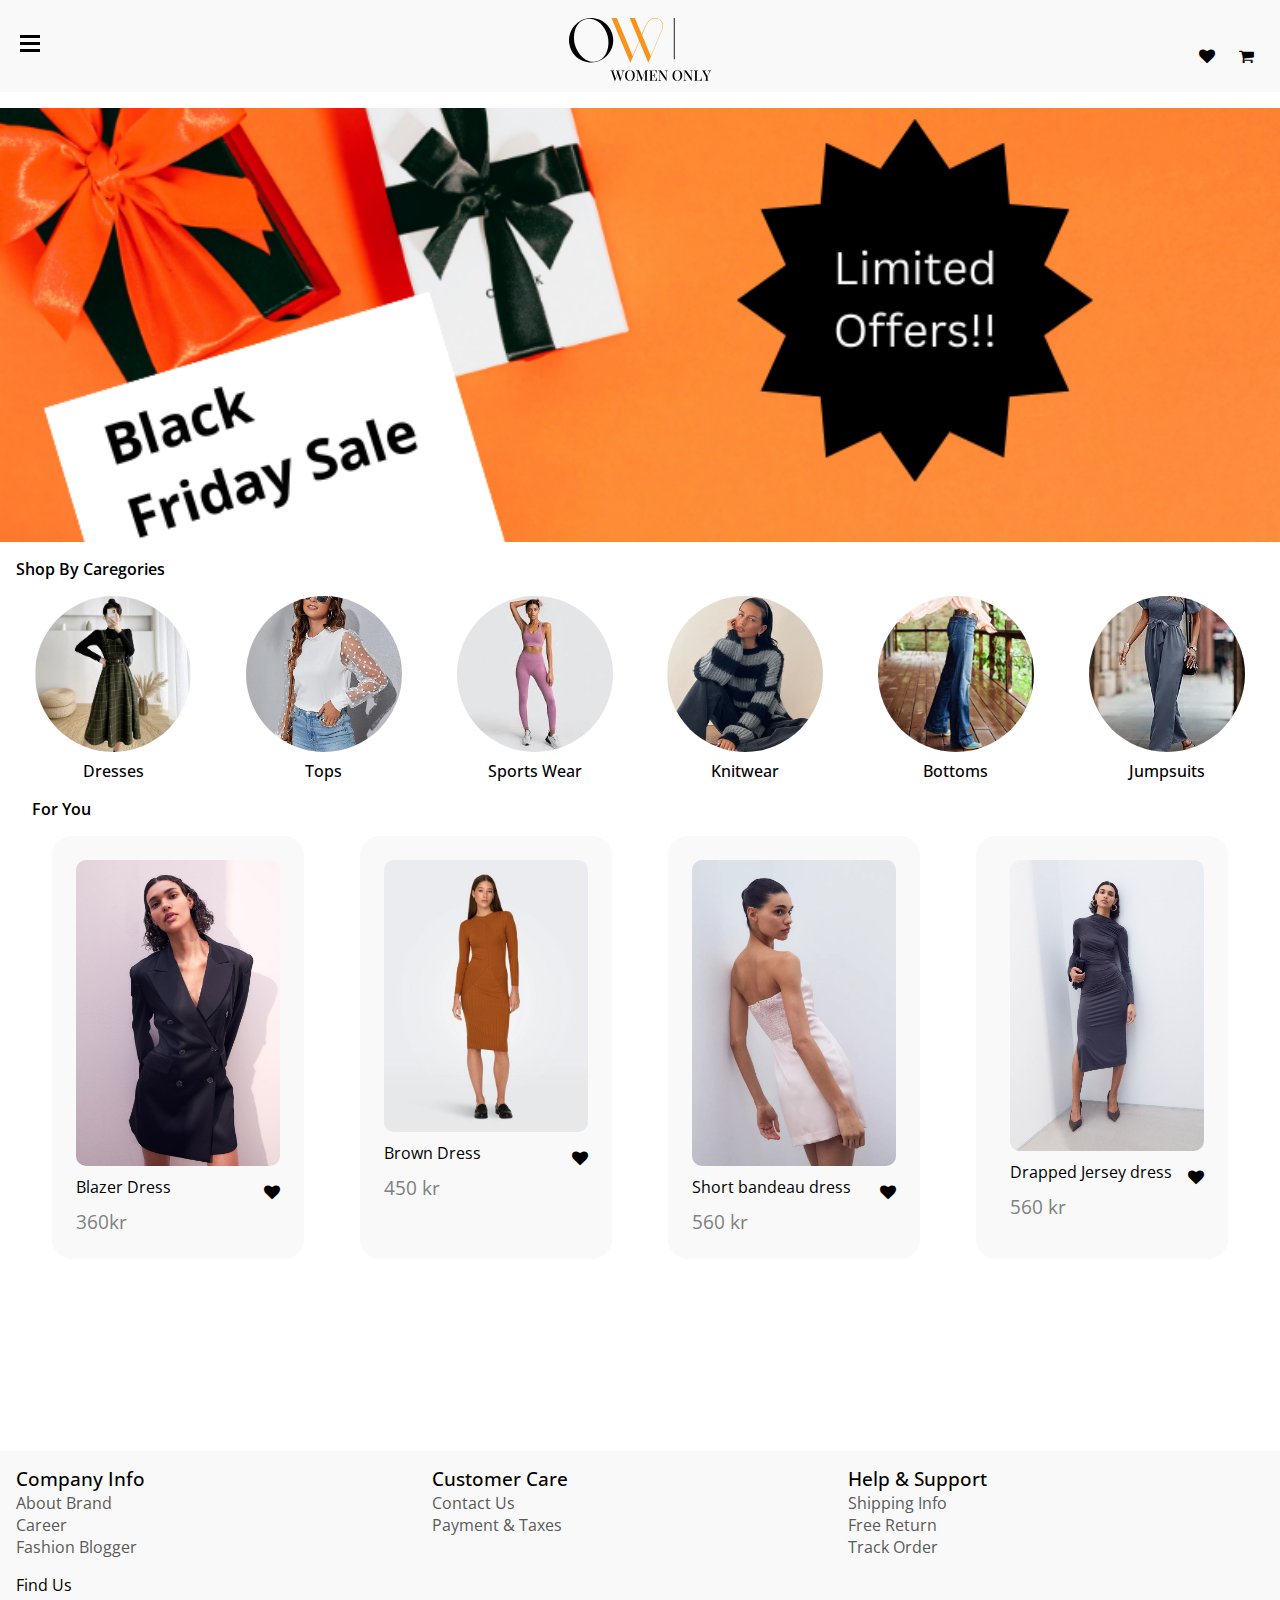
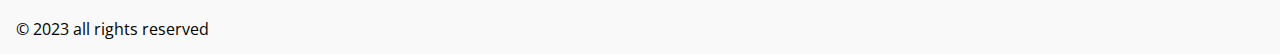
==== index.html @ 99b8dda0 "change image name" ====
<!DOCTYPE html>
<html lang="en">
  <head>
    <meta charset="UTF-8" />
    <meta name="viewport" content="width=device-width, initial-scale=1.0" />
    <link rel="stylesheet" href="css/style.css" />
    <link rel="stylesheet" href="css/menubar.css" />
    <link rel="stylesheet" href="css/productlist.css" />
    <script src="js/productpage.js" defer></script>
    <link rel="preconnect" href="https://fonts.googleapis.com" />
    <link rel="preconnect" href="https://fonts.gstatic.com" crossorigin />
    <link
      href="https://fonts.googleapis.com/css2?family=Open+Sans:wght@400;500;600;700&display=swap"
      rel="stylesheet"
    />
    <link
      rel="stylesheet"
      href="https://cdnjs.cloudflare.com/ajax/libs/font-awesome/4.7.0/css/font-awesome.min.css"
    />
    <link
      rel="stylesheet"
      href="https://cdnjs.cloudflare.com/ajax/libs/font-awesome/6.4.2/css/all.min.css"
      integrity="sha512-z3gLpd7yknf1YoNbCzqRKc4qyor8gaKU1qmn+CShxbuBusANI9QpRohGBreCFkKxLhei6S9CQXFEbbKuqLg0DA=="
      crossorigin="anonymous"
      referrerpolicy="no-referrer"
    />
    <title>Women Only</title>
  </head>
  <body>
    <header>
      <!-- <div class="background-div"></div> -->
      <section class="header-container">
        <div class="burger-bars">
          <div class="thehamburger">
            <span class="bar"></span>
            <span class="bar"></span>
            <span class="bar"></span>
          </div>
          <nav class="nav-container hidden">
            <ul class="nav-menu">
              <li class="li-name"><a href="#">Dresses</a></li>
              <li class="li-name"><a href="#">Tops</a></li>
              <li class="li-name"><a href="#">Sports wear</a></li>
              <li class="li-name"><a href="#">Knitwear</a></li>
              <li class="li-name"><a href="#">Bottoms</a></li>
              <li class="li-name"><a href="#">Jumpsuits</a></li>
            </ul>
            <ul class="icon-menu">
              <li class="nav-icon">
                <svg
                  xmlns="http://www.w3.org/2000/svg"
                  height="1em"
                  viewBox="0 0 576 512"
                >
                  <!--! Font Awesome Free 6.4.2 by @fontawesome - https://fontawesome.com License - https://fontawesome.com/license (Commercial License) Copyright 2023 Fonticons, Inc. -->
                  <path
                    d="M575.8 255.5c0 18-15 32.1-32 32.1h-32l.7 160.2c0 2.7-.2 5.4-.5 8.1V472c0 22.1-17.9 40-40 40H456c-1.1 0-2.2 0-3.3-.1c-1.4 .1-2.8 .1-4.2 .1H416 392c-22.1 0-40-17.9-40-40V448 384c0-17.7-14.3-32-32-32H256c-17.7 0-32 14.3-32 32v64 24c0 22.1-17.9 40-40 40H160 128.1c-1.5 0-3-.1-4.5-.2c-1.2 .1-2.4 .2-3.6 .2H104c-22.1 0-40-17.9-40-40V360c0-.9 0-1.9 .1-2.8V287.6H32c-18 0-32-14-32-32.1c0-9 3-17 10-24L266.4 8c7-7 15-8 22-8s15 2 21 7L564.8 231.5c8 7 12 15 11 24z"
                  />
                </svg>
              </li>
              <li class="nav-icon">
                <svg
                  xmlns="http://www.w3.org/2000/svg"
                  height="1em"
                  viewBox="0 0 512 512"
                >
                  <!--! Font Awesome Free 6.4.2 by @fontawesome - https://fontawesome.com License - https://fontawesome.com/license (Commercial License) Copyright 2023 Fonticons, Inc. -->
                  <path
                    d="M47.6 300.4L228.3 469.1c7.5 7 17.4 10.9 27.7 10.9s20.2-3.9 27.7-10.9L464.4 300.4c30.4-28.3 47.6-68 47.6-109.5v-5.8c0-69.9-50.5-129.5-119.4-141C347 36.5 300.6 51.4 268 84L256 96 244 84c-32.6-32.6-79-47.5-124.6-39.9C50.5 55.6 0 115.2 0 185.1v5.8c0 41.5 17.2 81.2 47.6 109.5z"
                  />
                </svg>
              </li>
              <li class="nav-icon">
                <svg
                  xmlns="http://www.w3.org/2000/svg"
                  height="1em"
                  viewBox="0 0 512 512"
                >
                  <!--! Font Awesome Free 6.4.2 by @fontawesome - https://fontawesome.com License - https://fontawesome.com/license (Commercial License) Copyright 2023 Fonticons, Inc. -->
                  <path
                    d="M256 48C141.1 48 48 141.1 48 256v40c0 13.3-10.7 24-24 24s-24-10.7-24-24V256C0 114.6 114.6 0 256 0S512 114.6 512 256V400.1c0 48.6-39.4 88-88.1 88L313.6 488c-8.3 14.3-23.8 24-41.6 24H240c-26.5 0-48-21.5-48-48s21.5-48 48-48h32c17.8 0 33.3 9.7 41.6 24l110.4 .1c22.1 0 40-17.9 40-40V256c0-114.9-93.1-208-208-208zM144 208h16c17.7 0 32 14.3 32 32V352c0 17.7-14.3 32-32 32H144c-35.3 0-64-28.7-64-64V272c0-35.3 28.7-64 64-64zm224 0c35.3 0 64 28.7 64 64v48c0 35.3-28.7 64-64 64H352c-17.7 0-32-14.3-32-32V240c0-17.7 14.3-32 32-32h16z"
                  />
                </svg>
              </li>
              <li class="nav-icon">
                <svg
                  xmlns="http://www.w3.org/2000/svg"
                  height="1em"
                  viewBox="0 0 448 512"
                >
                  <!--! Font Awesome Free 6.4.2 by @fontawesome - https://fontawesome.com License - https://fontawesome.com/license (Commercial License) Copyright 2023 Fonticons, Inc. -->
                  <path
                    d="M224 256A128 128 0 1 0 224 0a128 128 0 1 0 0 256zm-45.7 48C79.8 304 0 383.8 0 482.3C0 498.7 13.3 512 29.7 512H418.3c16.4 0 29.7-13.3 29.7-29.7C448 383.8 368.2 304 269.7 304H178.3z"
                  />
                </svg>
              </li>
              <!-- The icons links are copied from https://fontawesome.com/  -->
            </ul>
          </nav>
        </div>
        <img class="logo-image" src="images/logo1.svg" alt="logo" />

        <figure class="icon-container">
          <i class="fa fa-heart"></i>
          <i class="fa fa-shopping-cart"></i>
        </figure>
      </section>
    </header>
    <main>
      <section class="small-icons">
        <figure class="img-icon-div">
          <img class="img-icon" src="images/what'snew.jpeg" alt="image1" />
          <figcaption class="icon-name">What's New</figcaption>
        </figure>
        <figure class="img-icon-div">
          <img class="img-icon" src="images/fall.jpeg" alt="Fall style" />
          <figcaption class="icon-name">Fall Style</figcaption>
        </figure>
        <figure class="img-icon-div">
          <img class="img-icon" src="images/trendy1.jpeg" alt="image1" />
          <figcaption class="icon-name">Trending</figcaption>
        </figure>
        <figure class="img-icon-div">
          <img class="img-icon" src="images/bestselling1.jpeg" alt="image1" />
          <figcaption class="icon-name">Best Selling</figcaption>
        </figure>
      </section>
      <section class="carousel-container">
        <div id="slider">
          <figure class="slide first-slide">
            <img
              class="carousel-image"
              src="images/carousel1new.png"
              alt="image"
            />
          </figure>
          <figure class="slide second-slide">
            <img
              class="carousel-image"
              src="images/carousel2new.png"
              alt="image"
            />
          </figure>
          <figure class="slide third-slide">
            <img
              class="carousel-image"
              src="images/carousel3new.png"
              alt="image"
            />
          </figure>
        </div>
      </section>
      <section class="categories-section">
        <h2 class="sub-heading subhead-text">Shop By Caregories</h2>
        <div class="categories-container margin-top">
          <figure class="img-icon-div">
            <img
              class="img-icon border-radius"
              src="images/dress.jpg"
              alt="image1"
            />
            <figcaption class="category-heading">Dresses</figcaption>
          </figure>
          <figure class="img-icon-div">
            <img
              class="img-icon border-radius"
              src="images/tops.jpg"
              alt="image1"
            />
            <figcaption class="category-heading">Tops</figcaption>
          </figure>
          <figure class="img-icon-div">
            <img
              class="img-icon border-radius"
              src="images/sportswear.jpeg"
              alt="image1"
            />
            <figcaption class="category-heading">Sports Wear</figcaption>
          </figure>
          <figure class="img-icon-div">
            <img
              class="img-icon border-radius"
              src="images/knitwear.jpg"
              alt="image1"
            />
            <figcaption class="category-heading">Knitwear</figcaption>
          </figure>
          <figure class="img-icon-div">
            <img
              class="img-icon border-radius"
              src="images/bottoms.jpeg"
              alt="image1"
            />
            <figcaption class="category-heading">Bottoms</figcaption>
          </figure>
          <figure class="img-icon-div">
            <img
              class="img-icon border-radius"
              src="images/jumpsuit2.jpg"
              alt="image1"
            />
            <figcaption class="category-heading">Jumpsuits</figcaption>
          </figure>
        </div>
      </section>
      <section class="similar-product-container">
        <h2 class="subhead-text">For You</h2>
        <div class="similar-product">
          <div class="card-cont">
            <figure>
              <img
                class="similar-image"
                src="Images/Blazer Dress.jpg"
                alt="Blazer Dress"
              />
              <figcaption class="product-name product-caption">
                Blazer Dress
                <i class="fa fa-heart heart"></i>
              </figcaption>
              <p class="price">360kr</p>
            </figure>
          </div>

          <div class="card-cont">
            <figure>
              <img
                class="similar-image"
                src="Images/Brown Dress.webp"
                alt="Brown Dress"
              />
              <figcaption class="product-name product-caption">
                Brown Dress
                <i class="fa fa-heart heart"></i>
              </figcaption>
              <p class="price">450 kr</p>
            </figure>
          </div>

          <div class="card-cont">
            <figure>
              <img
                class="similar-image"
                src="Images/Short bandeau dress.webp"
                alt="Short bandeau dress"
              />
              <figcaption class="product-name product-caption">
                Short bandeau dress
                <i class="fa fa-heart heart"></i>
              </figcaption>
              <p class="price">560 kr</p>
            </figure>
          </div>

          <div class="card-cont">
            <figure class="product-card">
              <img
                class="similar-image"
                src="Images/Drapped Jersey dress.jpg"
                alt="Drapped Jersey dress"
              />
              <figcaption class="product-name product-caption">
                Drapped Jersey dress
                <i class="fa fa-heart heart"></i>
              </figcaption>
              <p class="price">560 kr</p>
            </figure>
          </div>
        </div>
      </section>
    </main>

    <footer class="footer-nav">
      <div class="footer-subnav">
        <p class="footer-main"><a href="#">Company Info</a></p>
        <div class="footer-subnavcontent">
          <a href="#">About Brand</a>
          <a href="#">Career</a>
          <a href="#">Fashion Blogger</a>
        </div>
      </div>

      <div class="footer-subnav">
        <p class="footer-main"><a href="#">Customer Care</a></p>
        <div class="footer-subnavcontent">
          <a href="#">Contact Us</a>
          <a href="#">Payment & Taxes</a>
        </div>
      </div>

      <div class="footer-subnav">
        <p class="footer-main"><a href="#">Help & Support</a></p>
        <div class="footer-subnavcontent">
          <a href="#">Shipping Info</a>
          <a href="#">Free Return</a>
          <a href="#">Track Order</a>
        </div>
      </div>

      <div class="footer-subnav">
        <p class="footer-main">Find Us</p>
        <div class="icons">
          <i class="fa-brands fa-facebook"></i>
          <i class="fa-brands fa-instagram"></i>
          <i class="fa-brands fa-twitter"></i>
          <i class="fa-brands fa-youtube"></i>
          <br />
          <a href="#">&#169; 2023 all rights reserved</a>
        </div>
      </div>
    </footer>
  </body>
</html>
---- css/style.css ----
/* Nancy Code */
/* mobile first */
* {
  padding: 0%;
  margin: 0%;
}
/* css variables */
:root {
  --primary-font: "Open Sans", sans-serif;
  --primary-color1: #ff8000;
  --primary-color2: #000000;
  --secondary-color1: #ffffff;
  --secondary-color2: #f9f9f9;
}
header {
  background-color: var(--secondary-color2);
}
body {
  font-family: var(--primary-font);
}
p {
  font-weight: 400;
}
h1 {
  font-weight: 600;
}
h2 {
  font-weight: 600;
}
h3 {
  font-weight: 600;
}
h4 {
  font-weight: 500;
}
h5 {
  font-weight: 500;
}

/* header */
.header-container {
  display: grid;
  grid-template-columns: repeat(3, 1fr);
  gap: 1rem;
  padding: 0.5rem 1rem;
  align-items: center;
}
/*UI icons  */
.icon-container {
  text-align: end;
}
.fa {
  font-size: 1rem !important;
  padding: 20px 10px;
}
.fa-shopping-cart {
  position: relative;
  text-align: center;
}

.no-of-items {
  position: absolute;
  top: 0;
  right: 0;
  display: block;
  width: 1rem;
  background-color: #ff0000;
  border-radius: 100%;
  height: 1rem;
  margin-top: 0.5rem;
}
.heart {
  cursor: pointer;
  padding: 0%;
}
/* logo */
.logo-image {
  display: block;
  max-width: 100%;
  height: auto;
}
/* small image icons */
.small-icons {
  display: flex;
  flex-direction: row;
  justify-content: space-between;
  gap: 1rem;
  text-align: center;
  padding: 0 1rem;
  margin-top: 1rem;
}
.img-icon {
  display: block;
  max-width: 100%;
  height: auto;
  margin-left: auto;
  margin-right: auto;
}
.img-icon-div {
  text-align: center;
}
.icon-name {
  margin-top: 0.5em;
  font-size: 13px;
}
/* carousel Image */
.carousel-image {
  display: block;
  width: 100%;
  height: auto;
}
.margin-top {
  margin-top: 1rem;
}

.carousel-container {
  margin: 1rem 0;
  --width: 100%;
  width: var(--width);
  overflow: hidden;
}

#slider {
  width: calc(var(--width) * 3);
  display: flex;
  flex-wrap: nowrap;
  align-items: center;
  justify-content: space-evenly;
}
.slide {
  width: 100%;
}

#slider .first-slide {
  animation: slide-left-first 10s ease-in-out both infinite;
}

#slider .second-slide {
  animation: slide-left-second 10s ease-in-out both infinite;
}

#slider .third-slide {
  animation: slide-left-third 10s ease-in-out both infinite;
}
/* category section */
.border-radius {
  border-radius: 100%;
  max-width: 80%;
  height: auto;
}
.sub-heading {
  padding: 0 1rem;
}
.categories-container {
  display: grid;
  grid-template-columns: repeat(auto-fit, minmax(100px, 1fr));
  gap: 1rem;
  padding: 0 1rem;
}
/* Product page */
.single-product-container,
.similar-product-container {
  margin: 1rem 2rem;
}
.subhead-text {
  margin-top: 1rem;
}
/* product image */
.single-product-container {
  margin-bottom: 2rem;
  display: grid;
  grid-template-columns: repeat(auto-fit, minmax(200px, 1fr));
  gap: 2rem;
}
.single-image {
  display: block;
  max-width: 100%;
  height: auto;
  border-radius: 3%;
}
.product-name {
  margin: 0.5rem 0;
}

/* avialable color option */
.color-option {
  display: flex;
  flex-direction: row;
  gap: 1rem;
  margin-top: 0.5rem;
}
.dress-color {
  display: block;
  max-width: 25%;
  height: auto;
  border-radius: 5%;
  cursor: pointer;
}
/* size option */
ul.diff-size li {
  display: inline;
  text-decoration: none;
  margin-top: 0.5em;
  padding: 8px 20px;
  background-color: var(--secondary-color2);
  border-radius: 5px;
  cursor: pointer;
}
.diff-size {
  margin-top: 1rem;
}
.size-option:hover {
  background-color: var(--primary-color2);
  color: var(--secondary-color2);
}
/* product description */
.product-descript {
  display: flex;
  flex-direction: row;
  justify-content: space-between;
  border-bottom: 1px solid #4e4c4c;
  align-items: center;
  margin-top: 1rem;
}
.descript-text {
  margin-bottom: 0.5em;
  font-size: 1rem;
}
.arrow-div {
  position: relative;
  cursor: pointer;
}
.arrow-down {
  margin-top: 0.5rem;
}
.arrow-up {
  position: absolute;
  left: 0;
  top: 8px;
  bottom: 0;
  right: 0;
  background: white;
}
.product-text {
  margin: 1rem;
  font-size: 1rem;
}
/* reviews */
.stars {
  margin-top: 0.5rem;
}
.review-text {
  margin-top: 1rem;
  font-size: 1rem;
}
.hide {
  display: none;
}
/* similar product */
.card-cont {
  padding: 1rem;
  background-color: var(--secondary-color2);
  border-radius: 20px;
  max-width: 100%;
}
/* .similar-product-container {
  display: block;
} */
.similar-product {
  display: grid;
  grid-template-columns: repeat(auto-fit, minmax(140px, 1fr));
  gap: 1rem;
  margin-top: 1rem;
}
.similar-image {
  display: block;
  max-width: 100%;
  height: auto;
  border-radius: 10px;
}
a.card-cont {
  text-decoration: none;
  box-shadow: 1px 1px 3px var(--primary-color2);
  width: 60%;
  margin-left: auto;
  margin-right: auto;
}
.card-with-img {
  max-width: 60%;
}
.product-caption {
  display: flex;
  align-items: center;
  flex-direction: row;
  justify-content: space-between;
}
.red-color {
  color: #ff0000;
}
/* change image on hover */
.card-with-img {
  position: relative;
  width: 100%;
  margin-left: auto;
  margin-right: auto;
}
/* .overlay {
  max-width: 100%;
  height: auto;
  position: absolute;
  top: 0;
  bottom: 0;
  left: 0;
  right: 0;
  opacity: 0;
  transition: 0.5s ease;
}
.card-with-img:hover .overlay {
  opacity: 1;
} */
/* small images below big one */
.small-img {
  display: flex;
  flex-direction: row;
  gap: 1rem;
  margin-top: 1rem;
}
.button-container {
  margin-left: auto;
  margin-right: auto;
  width: 70%;
}
.basket-button {
  width: 100%;
  padding: 2px 0;
  background-color: #ff8000;
  color: white;
  border-color: #ff8000;
  align-items: center;
  margin: 1rem auto 0 auto;
  cursor: pointer;
}
/* pop up */
.pop-up {
  display: flex;
  justify-content: space-between;
  align-items: baseline;
  position: fixed;
  width: 30%;
  height: 10%;
  background-color: var(--secondary-color1);
  right: 1rem;
  top: 1rem;
  border: 1px solid;
  z-index: 1;
  box-shadow: 2px 2px 10px;
}
.pop-up-text {
  margin: 1rem;
}
.pop-up-button {
  cursor: pointer;
}

/* small screens */
@media only screen and (max-width: 300px) {
  .fa {
    font-size: 1rem !important;
    padding: 0.5em 0;
  }
}
/* desktop  */
@media only screen and (min-width: 700px) {
  /* landing page */
  .fa-angle-left {
    font-size: 2rem !important;
  }
  .small-icons {
    display: none;
  }
  .logo-image {
    max-width: 35%;
    margin-left: auto;
    margin-right: auto;
  }

  .subhead-text {
    font-size: 1rem;
  }
  .left-margin {
    margin-left: 2rem;
  }
  .descript-text {
    font-size: 1rem;
  }
  .review-text {
    margin-top: 1rem;
    font-size: 1rem;
  }
  .category-heading {
    font-size: 1rem;
    font-weight: 500;
    margin-top: 0.5rem;
  }

  /* product page */
  ul.diff-size li {
    font-size: 1rem;
  }
  .product-name,
  .product-price {
    font-size: 1rem;
    color: var(--primary-color2);
  }
  .dress-color {
    max-width: 15%;
  }
  .product-descript {
    display: flex;
  }
  .care-div {
    display: block;
  }
  .single-image {
    max-width: 100%;
    margin: 0 auto;
  }
  /* similar product */
  .card-cont {
    padding: 1.5rem;
    background-color: var(--secondary-color2);
    border-radius: 20px;
    max-width: 70%;
    margin-left: auto;
    margin-right: auto;
  }
  .similar-product-container {
    display: block;
  }
}
@media only screen and (max-width: 1024px) {
  .card-with-img {
    max-width: 100%;
  }
}
@keyframes slide-left-first {
  0% {
    transform: translateX(0px);
  }

  23% {
    transform: translateX(0px);
  }
  30% {
    transform: translateX(calc(var(--width) * -1));
  }
  31% {
    transform: translateX(calc(var(--width) * 3));
  }
  60% {
    transform: translateX(calc(var(--width) * 2));
  }
  90% {
    transform: translateX(var(--width));
  }
  100% {
    transform: translateX(0px);
  }
}

@keyframes slide-left-second {
  0% {
    transform: translateX(0px);
  }
  23% {
    transform: translateX(0px);
  }
  30% {
    transform: translateX(calc(var(--width) * -1));
  }
  56% {
    transform: translateX(calc(var(--width) * -1));
  }
  60% {
    transform: translateX(calc(var(--width) * -2));
  }
  61% {
    transform: translateX(calc(var(--width) * 2));
  }
  90% {
    transform: translateX(calc(var(--width) * 1));
  }
  100% {
    transform: translateX(0px);
  }
}

@keyframes slide-left-third {
  0% {
    transform: translateX(0px);
  }
  23% {
    transform: translateX(0px);
  }
  30% {
    transform: translateX(calc(var(--width) * -1));
  }
  56% {
    transform: translateX(calc(var(--width) * -1));
  }
  60% {
    transform: translateX(calc(var(--width) * -2));
  }
  90% {
    transform: translateX(calc(var(--width) * -2));
  }
  100% {
    transform: translateX(calc(var(--width) * -3));
  }
}
---- css/menubar.css ----
/* thebarmenu codes */
* {
  font-family: "Open Sans", sans-serif;
  padding: 0;
  margin: 0;
}

.nav-container {
  position: absolute;
  background-color: #fff;
  padding-bottom: 0.5rem;
  margin-top: 1rem;
  box-shadow: 2px 2px 10px;
}
.nav-menu li {
  list-style: none;
  padding: 8px 20px;
}
.li-name:hover a {
  color: #fff;
}
.li-name:hover {
  background-color: #000;
}
.thehamburger {
  display: block;
  cursor: pointer;
  margin-bottom: 10px;
}
.burger-bars {
  z-index: 1;
}
.bar {
  display: block;
  width: 20px;
  height: 3px;
  margin: 4px;
  transition: all 0.2s ease;
  background-color: black;
}
.nav-menu a {
  text-decoration: none;
  color: #000;
  margin-bottom: 5px;
}

.icon-menu {
  display: flex;
  list-style-type: none;

  padding: 0;
  gap: 20px;
}
.nav-icon {
  padding: 8px 10px;
}
.hidden {
  display: none;
}
/* desktop view */
@media only screen and (min-width: 700px) {
  .nav-menu li {
    padding: 8px 20px;
    margin: 10px 0;
  }
  .nav-container {
    width: 30%;
  }
}
---- css/productlist.css ----
* {
  font-family: "Open Sans", sans-serif;
}

/* The subnavigation menu */
.subnav {
  float: left;
  list-style-type: none;
  margin-bottom: 3%;
}

.subnavbtn {
  font-size: 100%;
  padding: 14px 16px;

  text-decoration: none;
}

#nav-heading {
  padding-top: 1%;
  font-size: 200%;
  font-weight: 400;
}

.subnavbtn a {
  color: black;
  text-decoration: none;
}

/* Styling of  the subnav content  */
.subnav-content {
  display: none; /* to hide the subnav content */
  position: absolute; /* to keep them in backgroundbox*/
  background-color: #f2efed;

  box-shadow: 0px 8px 10px 0px rgba(0, 0, 0, 0.2);
  font-size: 100%;
}

/* Styling of the subnav links */
.subnav-content a {
  float: none;
  color: black;
  padding: 16px 16px;
  text-decoration: none;
  display: block;
  text-align: left;
}

.subnav-content a:hover {
  background-color: #eee;
}

/* When you move the mouse over the subnav container, to open the subnav content */
.subnav:hover .subnav-content {
  display: inline;
}

/* Making subnav responsive */

@media screen and (max-width: 616px) {
  .subnav {
    float: left;

    font-size: 120%;
    padding: 0%;
    margin-bottom: 3%;
    gap: 5%;
  }

  .subnav-content {
    display: none;
    font-size: large;
  }

  .subnavbtn {
    padding: 6px;
  }

  #nav-heading {
    padding-top: 4%;
    font-size: 140%;
    font-weight: 500;
  }
}

@media screen and (max-width: 375px) {
  .subnav {
    float: left;

    font-size: 100%;
    padding: 0%;
    margin-bottom: 3%;
    gap: 5%;
  }

  .subnav-content {
    display: none;
    font-size: large;
  }

  .subnavbtn {
    padding: 6px;
  }
}

/* Category Section*/

.category-image {
  width: 80%;
  margin-left: 0%;
  margin-top: 5%;
  border-radius: 5%;
}
.discription {
  font-size: 100%;
  font-weight: 500;
}

.container a {
  text-decoration: none;
  color: black;

  font-size: 100%;
  min-width: 1%;
  background-color: #f9f9f9;
  min-width: 1px;
  margin-left: 20%;
  border-radius: 5%;
}

.category-discription {
  width: 60%;

  font-weight: 600;

  text-align: center;
  padding-left: 20%;
  font-size: 100%;
}

i {
  margin-top: 5%;
}

.product-card {
  padding-left: 5%;
  margin: 0%;
}
.price {
  color: grey;
  font-size: 140%;
}
.cart-button {
  background-color: #ff8000;
  width: 100%;
  border-radius: 20px;
  border-color: white;
  color: #f2efed;
  margin-bottom: 10%;
  font-size: 120%;
  padding: 2%;
}

.cart-button:hover {
  opacity: 0.5;
}

/* Making Image Grid responsive */

@media screen and (min-width: 375px) {
  .container {
    display: grid;
    grid-template-columns: repeat(2, 1fr);
    margin-top: 20%;

    gap: 1rem;
    margin-bottom: 20%;
  }
  .discription {
    font-size: 100%;
    font-weight: 400;
  }
  .price {
    font-size: 100%;
  }
  .category-image {
    width: 70%;
    margin-left: 15%;
  }
  .container a {
    margin-left: 10%;
    margin-right: 10%;
  }
  .cart-button {
    font-size: 80%;
  }
  .subnav {
    margin-bottom: 2%;
  }
}

@media screen and (min-width: 820px) {
  .container {
    display: grid;
    grid-template-columns: repeat(3, 1fr);
    margin-top: 10%;
    gap: 1rem;

    align-items: center;
  }

  .category-discription {
    font-size: 80%;
  }
  .discription {
    font-weight: 700;
  }
}

/* for font size at 452 */

@media screen and (min-width: 480px) {
  .discription {
    font-size: 120%;
    font-weight: 400;
  }
  .price {
    font-size: 120%;
  }

  .category-image {
    width: 80%;
    margin-left: 10%;
  }
}

/* Footer*/

.footer-nav {
  padding: 14px 16px;
  background-color: #f9f9f9;
  margin-top: 15%;
}

.footer-main a {
  text-decoration: none;
  color: black;
  font-size: 120%;
  font-weight: 500;
}

.footer-main:hover {
  opacity: 0.5;
}

.footer-subnav {
  list-style-type: none;
}

.footer-subnavcontent a {
  display: block;
  text-decoration: none;
  color: rgb(90, 89, 89);
  font-size: 100%;
}

.footer-subnavcontent:hover {
  opacity: 0.5;
}

.footer-main li a {
  margin-bottom: 0%;
}

.social-icons a {
  margin-top: 5%;
  gap: 0%;
  padding: 0%;
  margin-bottom: 0%;
}

.icons {
  color: black;
  font-size: 100%;
  padding-top: 0%;
  text-decoration: none;
  margin-top: 0%;
}

.find-info li {
  font-size: 100%;
  font-weight: 500;
  text-decoration: none;
}

.icons a {
  text-decoration: none;
  color: black;
}

.copy-right {
  padding-left: 10%;
  font-size: 100%;
}

/* Making Footer responsive */

/* for coloumn at 320 */

@media screen and (min-width: 300px) {
  .footer-nav {
    display: grid;
    grid-template-columns: repeat(1, 1fr);
    row-gap: 1rem;
  }
}

/* for font size in footer */
@media screen and (max-width: 821px) {
  .footer-main a {
    font-size: 120%;
  }

  .footer-subnavcontent a {
    font-size: 100%;
  }

  .icons {
    font-size: 100%;
    gap: 0%;
  }
  .footer-subnav {
    padding: 1px 4px;
  }
}

/* for 3 grids at 821 */
@media screen and (min-width: 821px) {
  .footer-nav {
    display: grid;
    grid-template-columns: repeat(3, 1fr);
  }
}
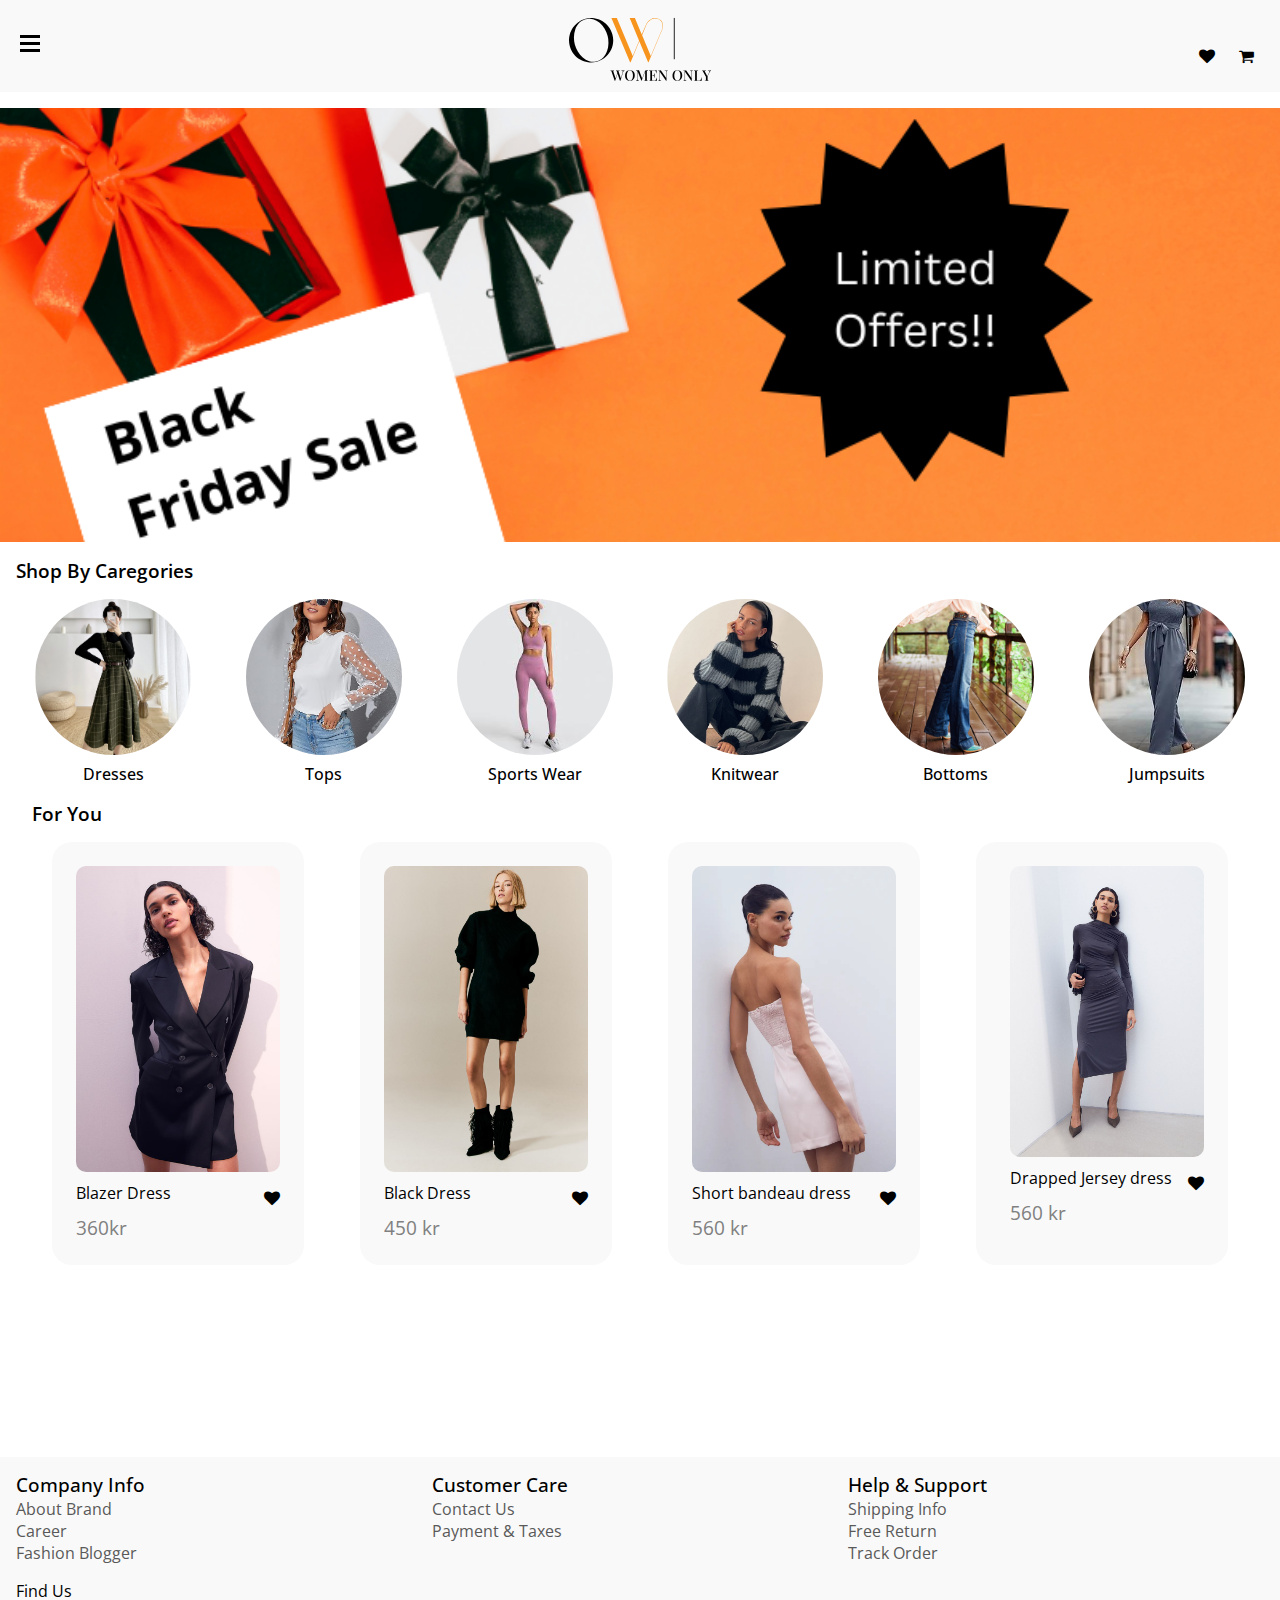
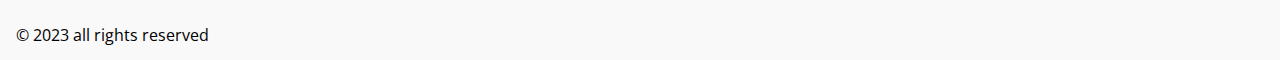
==== commit 679cf88e: "changing the images" ====
--- a/index.html
+++ b/index.html
@@ -38,7 +38,9 @@
           </div>
           <nav class="nav-container hidden">
             <ul class="nav-menu">
-              <li class="li-name"><a href="#">Dresses</a></li>
+              <li class="li-name">
+                <a class="link-tag" href="productlist.html">Dresses</a>
+              </li>
               <li class="li-name"><a href="#">Tops</a></li>
               <li class="li-name"><a href="#">Sports wear</a></li>
               <li class="li-name"><a href="#">Knitwear</a></li>
@@ -98,30 +100,34 @@
             </ul>
           </nav>
         </div>
-        <img class="logo-image" src="images/logo1.svg" alt="logo" />
+        <a href="index.html"
+          ><img class="logo-image" src="Images/logo1.svg" alt="logo"
+        /></a>
 
         <figure class="icon-container">
           <i class="fa fa-heart"></i>
-          <i class="fa fa-shopping-cart"></i>
+          <a class="link-tag" href="ShoppingCart2.html"
+            ><i class="fa fa-shopping-cart"><p>.</p></i></a
+          >
         </figure>
       </section>
     </header>
     <main>
       <section class="small-icons">
         <figure class="img-icon-div">
-          <img class="img-icon" src="images/what'snew.jpeg" alt="image1" />
+          <img class="img-icon" src="Images/what'snew.jpeg" alt="image1" />
           <figcaption class="icon-name">What's New</figcaption>
         </figure>
         <figure class="img-icon-div">
-          <img class="img-icon" src="images/fall.jpeg" alt="Fall style" />
+          <img class="img-icon" src="Images/fall.jpeg" alt="Fall style" />
           <figcaption class="icon-name">Fall Style</figcaption>
         </figure>
         <figure class="img-icon-div">
-          <img class="img-icon" src="images/trendy1.jpeg" alt="image1" />
+          <img class="img-icon" src="Images/trendy1.jpeg" alt="image1" />
           <figcaption class="icon-name">Trending</figcaption>
         </figure>
         <figure class="img-icon-div">
-          <img class="img-icon" src="images/bestselling1.jpeg" alt="image1" />
+          <img class="img-icon" src="Images/bestselling1.jpeg" alt="image1" />
           <figcaption class="icon-name">Best Selling</figcaption>
         </figure>
       </section>
@@ -130,41 +136,43 @@
           <figure class="slide first-slide">
             <img
               class="carousel-image"
-              src="images/carousel1new.png"
+              src="Images/carousel1new.png"
               alt="image"
             />
           </figure>
           <figure class="slide second-slide">
             <img
               class="carousel-image"
-              src="images/carousel2new.png"
+              src="Images/carousel2new.png"
               alt="image"
             />
           </figure>
           <figure class="slide third-slide">
             <img
               class="carousel-image"
-              src="images/carousel3new.png"
+              src="Images/carousel3new.png"
               alt="image"
             />
           </figure>
         </div>
       </section>
       <section class="categories-section">
-        <h2 class="sub-heading subhead-text">Shop By Caregories</h2>
+        <h3 class="sub-heading subhead-text">Shop By Caregories</h3>
         <div class="categories-container margin-top">
-          <figure class="img-icon-div">
-            <img
-              class="img-icon border-radius"
-              src="images/dress.jpg"
-              alt="image1"
-            />
-            <figcaption class="category-heading">Dresses</figcaption>
-          </figure>
-          <figure class="img-icon-div">
-            <img
-              class="img-icon border-radius"
-              src="images/tops.jpg"
+          <a class="link-tag" href="productlist.html">
+            <figure class="img-icon-div">
+              <img
+                class="img-icon border-radius"
+                src="Images/dress.jpg"
+                alt="image1"
+              />
+              <figcaption class="category-heading">Dresses</figcaption>
+            </figure></a
+          >
+          <figure class="img-icon-div">
+            <img
+              class="img-icon border-radius"
+              src="Images/tops.jpg"
               alt="image1"
             />
             <figcaption class="category-heading">Tops</figcaption>
@@ -172,7 +180,7 @@
           <figure class="img-icon-div">
             <img
               class="img-icon border-radius"
-              src="images/sportswear.jpeg"
+              src="Images/sportswear.jpeg"
               alt="image1"
             />
             <figcaption class="category-heading">Sports Wear</figcaption>
@@ -180,7 +188,7 @@
           <figure class="img-icon-div">
             <img
               class="img-icon border-radius"
-              src="images/knitwear.jpg"
+              src="Images/knitwear.jpg"
               alt="image1"
             />
             <figcaption class="category-heading">Knitwear</figcaption>
@@ -188,7 +196,7 @@
           <figure class="img-icon-div">
             <img
               class="img-icon border-radius"
-              src="images/bottoms.jpeg"
+              src="Images/bottoms.jpeg"
               alt="image1"
             />
             <figcaption class="category-heading">Bottoms</figcaption>
@@ -196,7 +204,7 @@
           <figure class="img-icon-div">
             <img
               class="img-icon border-radius"
-              src="images/jumpsuit2.jpg"
+              src="Images/jumpsuit2.jpg"
               alt="image1"
             />
             <figcaption class="category-heading">Jumpsuits</figcaption>
@@ -204,7 +212,7 @@
         </div>
       </section>
       <section class="similar-product-container">
-        <h2 class="subhead-text">For You</h2>
+        <h3 class="subhead-text">For You</h3>
         <div class="similar-product">
           <div class="card-cont">
             <figure>
@@ -225,11 +233,11 @@
             <figure>
               <img
                 class="similar-image"
-                src="Images/Brown Dress.webp"
-                alt="Brown Dress"
+                src="Images/Black 2.jpg"
+                alt="Black dress"
               />
               <figcaption class="product-name product-caption">
-                Brown Dress
+                Black Dress
                 <i class="fa fa-heart heart"></i>
               </figcaption>
               <p class="price">450 kr</p>
--- a/css/style.css
+++ b/css/style.css
@@ -20,6 +20,7 @@
 }
 p {
   font-weight: 400;
+  font-size: 1rem;
 }
 h1 {
   font-weight: 600;
@@ -57,7 +58,10 @@
   position: relative;
   text-align: center;
 }
-
+.fa-shopping-cart p {
+  position: absolute;
+  color: var(--secondary-color2);
+}
 .no-of-items {
   position: absolute;
   top: 0;
@@ -79,7 +83,8 @@
   max-width: 100%;
   height: auto;
 }
-/* small image icons */
+/* /////////////////////////////////landing page//////////////////////////////////////////////// */
+/*small image icons */
 .small-icons {
   display: flex;
   flex-direction: row;
@@ -143,6 +148,10 @@
   animation: slide-left-third 10s ease-in-out both infinite;
 }
 /* category section */
+.link-tag {
+  text-decoration: none;
+  color: var(--primary-color2);
+}
 .border-radius {
   border-radius: 100%;
   max-width: 80%;
@@ -157,6 +166,8 @@
   gap: 1rem;
   padding: 0 1rem;
 }
+
+/*//////////////////////////////////////// product image ///////////////////////////////////////////////////////////////////////////*/
 /* Product page */
 .single-product-container,
 .similar-product-container {
@@ -165,7 +176,6 @@
 .subhead-text {
   margin-top: 1rem;
 }
-/* product image */
 .single-product-container {
   margin-bottom: 2rem;
   display: grid;
@@ -224,7 +234,6 @@
 }
 .descript-text {
   margin-bottom: 0.5em;
-  font-size: 1rem;
 }
 .arrow-div {
   position: relative;
@@ -243,7 +252,6 @@
 }
 .product-text {
   margin: 1rem;
-  font-size: 1rem;
 }
 /* reviews */
 .stars {
@@ -251,7 +259,6 @@
 }
 .review-text {
   margin-top: 1rem;
-  font-size: 1rem;
 }
 .hide {
   display: none;
@@ -304,20 +311,7 @@
   margin-left: auto;
   margin-right: auto;
 }
-/* .overlay {
-  max-width: 100%;
-  height: auto;
-  position: absolute;
-  top: 0;
-  bottom: 0;
-  left: 0;
-  right: 0;
-  opacity: 0;
-  transition: 0.5s ease;
-}
-.card-with-img:hover .overlay {
-  opacity: 1;
-} */
+
 /* small images below big one */
 .small-img {
   display: flex;
@@ -339,6 +333,10 @@
   align-items: center;
   margin: 1rem auto 0 auto;
   cursor: pointer;
+  font-size: 1rem;
+}
+.basket-button:hover {
+  background-color: #c66504;
 }
 /* pop up */
 .pop-up {
@@ -346,8 +344,8 @@
   justify-content: space-between;
   align-items: baseline;
   position: fixed;
-  width: 30%;
-  height: 10%;
+  width: 90%;
+  height: 7%;
   background-color: var(--secondary-color1);
   right: 1rem;
   top: 1rem;
@@ -365,7 +363,6 @@
 /* small screens */
 @media only screen and (max-width: 300px) {
   .fa {
-    font-size: 1rem !important;
     padding: 0.5em 0;
   }
 }
@@ -383,22 +380,10 @@
     margin-left: auto;
     margin-right: auto;
   }
-
-  .subhead-text {
-    font-size: 1rem;
-  }
   .left-margin {
     margin-left: 2rem;
   }
-  .descript-text {
-    font-size: 1rem;
-  }
-  .review-text {
-    margin-top: 1rem;
-    font-size: 1rem;
-  }
   .category-heading {
-    font-size: 1rem;
     font-weight: 500;
     margin-top: 0.5rem;
   }
@@ -409,7 +394,6 @@
   }
   .product-name,
   .product-price {
-    font-size: 1rem;
     color: var(--primary-color2);
   }
   .dress-color {
@@ -437,6 +421,10 @@
   .similar-product-container {
     display: block;
   }
+  .pop-up {
+    width: 30%;
+    height: 10%;
+  }
 }
 @media only screen and (max-width: 1024px) {
   .card-with-img {
--- a/css/productlist.css
+++ b/css/productlist.css
@@ -18,7 +18,7 @@
 
 #nav-heading {
   padding-top: 1%;
-  font-size: 200%;
+  font-size: 140%;
   font-weight: 400;
 }
 
@@ -79,7 +79,7 @@
 
   #nav-heading {
     padding-top: 4%;
-    font-size: 140%;
+    font-size: 120%;
     font-weight: 500;
   }
 }
@@ -152,14 +152,14 @@
   font-size: 140%;
 }
 .cart-button {
+  width: 100%;
+  padding: 2px 0;
   background-color: #ff8000;
-  width: 100%;
-  border-radius: 20px;
-  border-color: white;
-  color: #f2efed;
-  margin-bottom: 10%;
-  font-size: 120%;
-  padding: 2%;
+  color: white;
+  border-color: #ff8000;
+  align-items: center;
+  margin: 1rem auto 0 auto;
+  cursor: pointer;
 }
 
 .cart-button:hover {
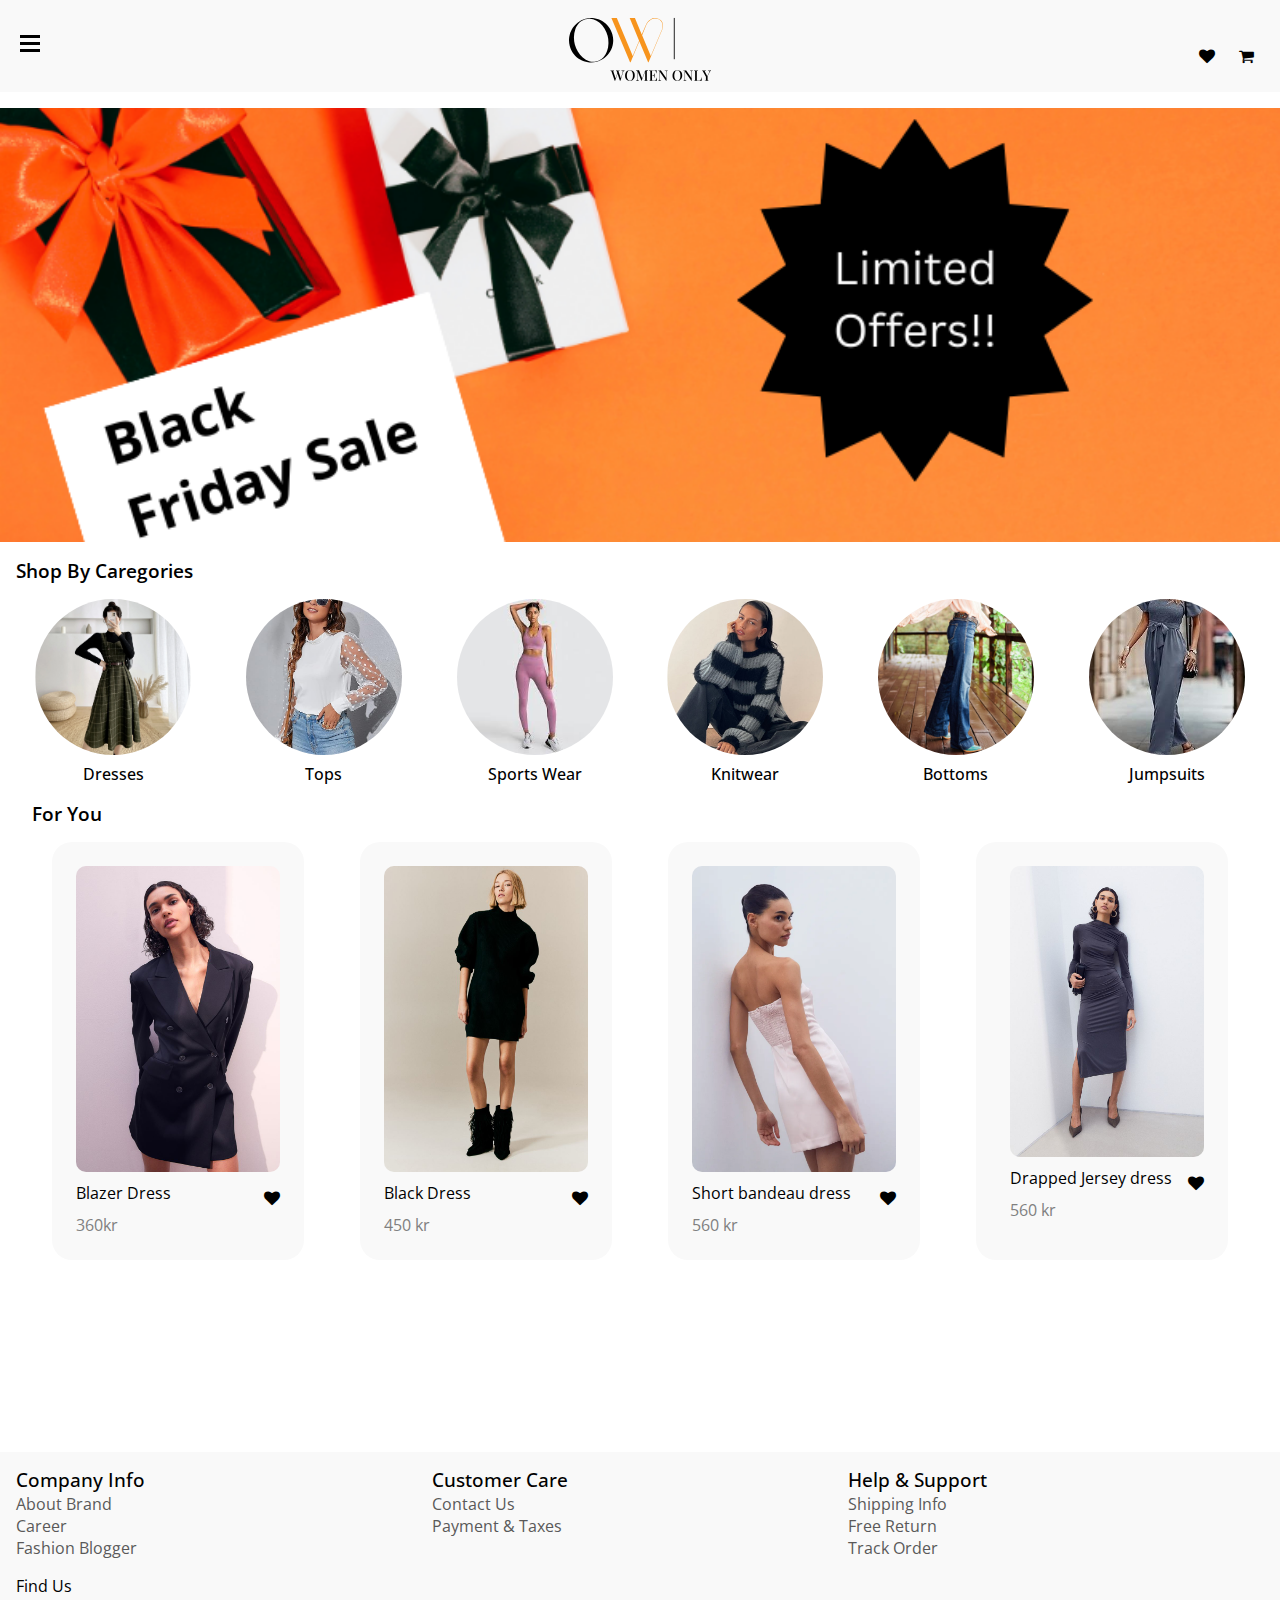
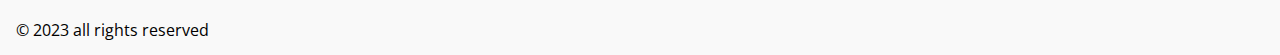
==== commit cd6a5d95: "fix the css file" ====
--- a/index.html
+++ b/index.html
@@ -6,7 +6,7 @@
     <link rel="stylesheet" href="css/style.css" />
     <link rel="stylesheet" href="css/menubar.css" />
     <link rel="stylesheet" href="css/productlist.css" />
-    <script src="js/productpage.js" defer></script>
+    <script src="js/menubar.js" defer></script>
     <link rel="preconnect" href="https://fonts.googleapis.com" />
     <link rel="preconnect" href="https://fonts.gstatic.com" crossorigin />
     <link
@@ -225,7 +225,7 @@
                 Blazer Dress
                 <i class="fa fa-heart heart"></i>
               </figcaption>
-              <p class="price">360kr</p>
+              <p class="price-text">360kr</p>
             </figure>
           </div>
 
@@ -240,7 +240,7 @@
                 Black Dress
                 <i class="fa fa-heart heart"></i>
               </figcaption>
-              <p class="price">450 kr</p>
+              <p class="price-text">450 kr</p>
             </figure>
           </div>
 
@@ -255,7 +255,7 @@
                 Short bandeau dress
                 <i class="fa fa-heart heart"></i>
               </figcaption>
-              <p class="price">560 kr</p>
+              <p class="price-text">560 kr</p>
             </figure>
           </div>
 
@@ -270,7 +270,7 @@
                 Drapped Jersey dress
                 <i class="fa fa-heart heart"></i>
               </figcaption>
-              <p class="price">560 kr</p>
+              <p class="price-text">560 kr</p>
             </figure>
           </div>
         </div>
--- a/css/style.css
+++ b/css/style.css
@@ -57,10 +57,12 @@
 .fa-shopping-cart {
   position: relative;
   text-align: center;
+  color: var(--primary-color2);
 }
 .fa-shopping-cart p {
   position: absolute;
   color: var(--secondary-color2);
+  left: 3px;
 }
 .no-of-items {
   position: absolute;
@@ -270,12 +272,9 @@
   border-radius: 20px;
   max-width: 100%;
 }
-/* .similar-product-container {
-  display: block;
-} */
 .similar-product {
   display: grid;
-  grid-template-columns: repeat(auto-fit, minmax(140px, 1fr));
+  grid-template-columns: repeat(auto-fit, minmax(200px, 1fr));
   gap: 1rem;
   margin-top: 1rem;
 }
@@ -301,8 +300,9 @@
   flex-direction: row;
   justify-content: space-between;
 }
-.red-color {
-  color: #ff0000;
+.price-text {
+  font-size: 1rem;
+  color: #808080;
 }
 /* change image on hover */
 .card-with-img {
@@ -337,6 +337,9 @@
 }
 .basket-button:hover {
   background-color: #c66504;
+}
+.red-color {
+  color: #ff0000;
 }
 /* pop up */
 .pop-up {
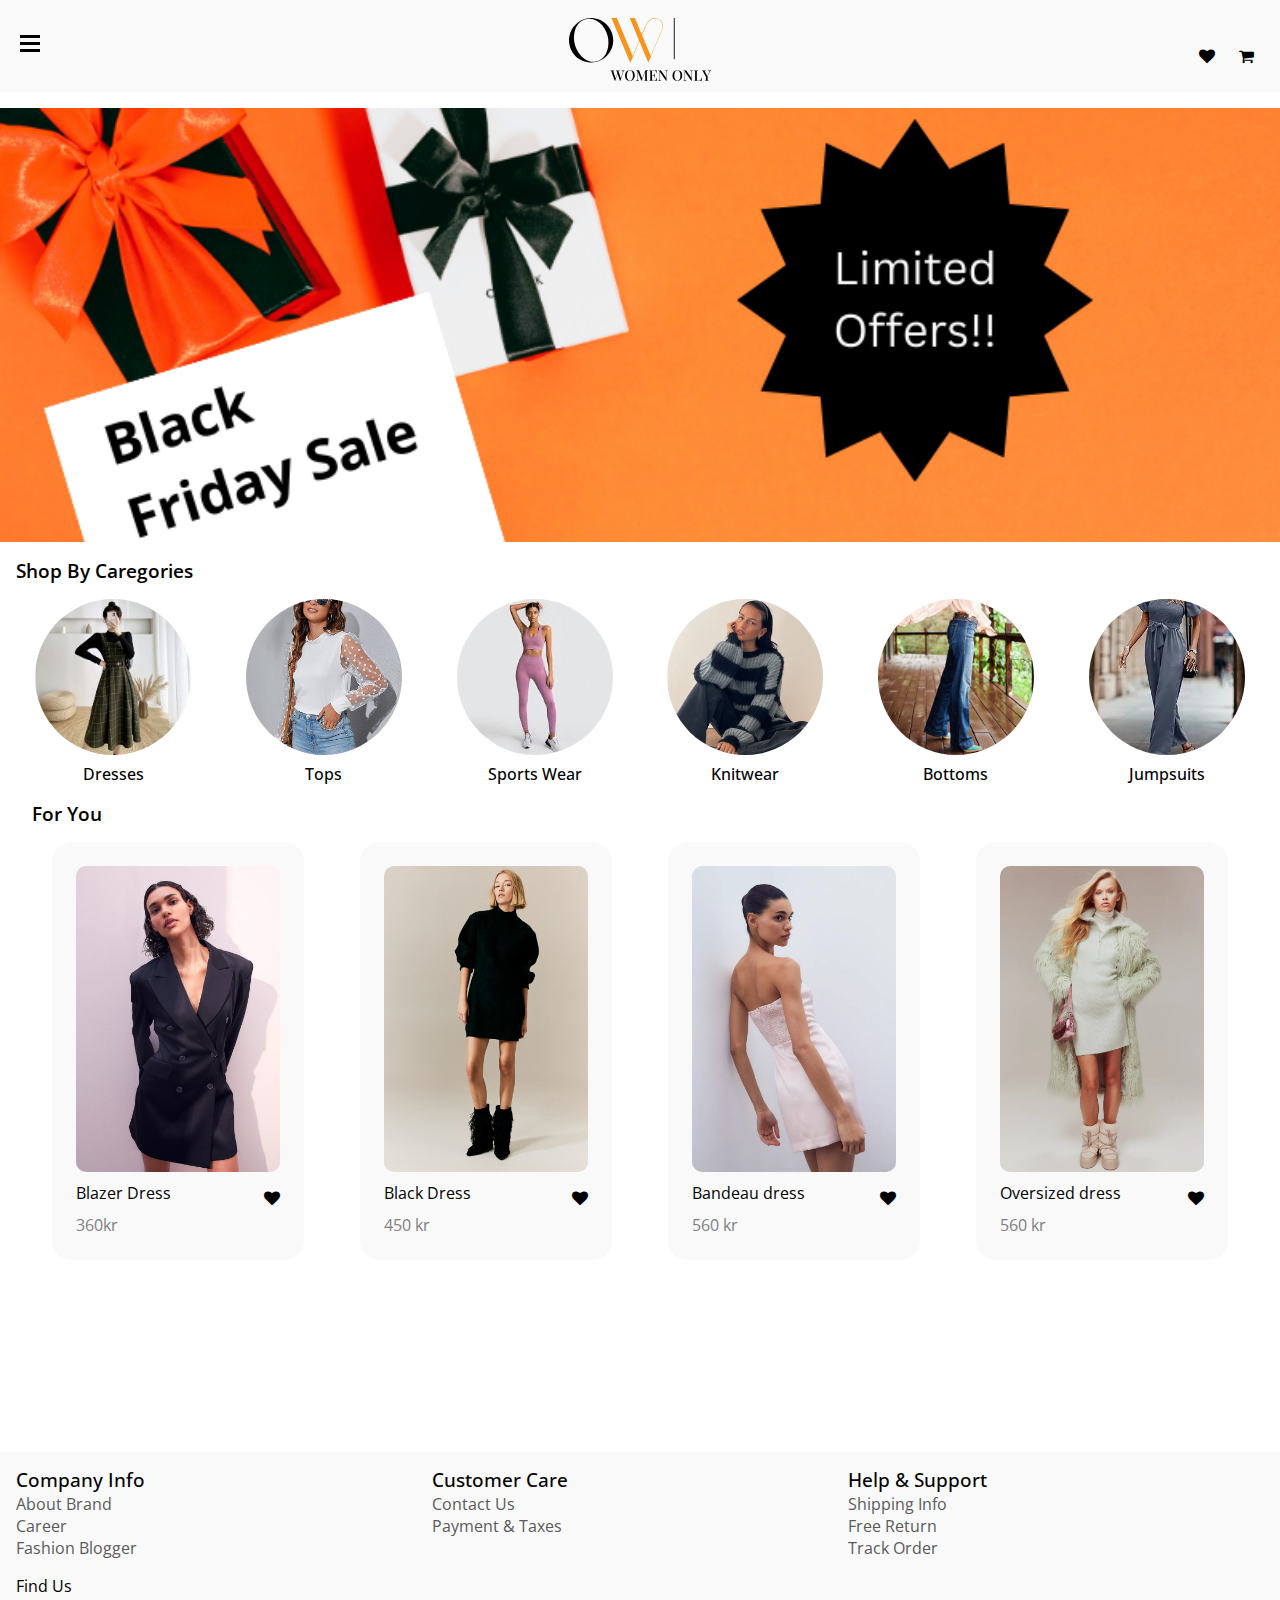
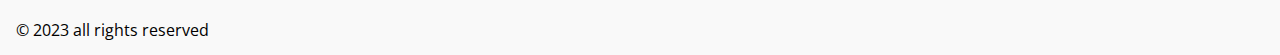
==== commit f1036bd4: "fix the padding" ====
--- a/index.html
+++ b/index.html
@@ -223,7 +223,7 @@
               />
               <figcaption class="product-name product-caption">
                 Blazer Dress
-                <i class="fa fa-heart heart"></i>
+                <i class="fa fa-heart heart pad-icon"></i>
               </figcaption>
               <p class="price-text">360kr</p>
             </figure>
@@ -238,7 +238,7 @@
               />
               <figcaption class="product-name product-caption">
                 Black Dress
-                <i class="fa fa-heart heart"></i>
+                <i class="fa fa-heart heart pad-icon"></i>
               </figcaption>
               <p class="price-text">450 kr</p>
             </figure>
@@ -252,23 +252,22 @@
                 alt="Short bandeau dress"
               />
               <figcaption class="product-name product-caption">
-                Short bandeau dress
-                <i class="fa fa-heart heart"></i>
+                Bandeau dress
+                <i class="fa fa-heart heart pad-icon"></i>
               </figcaption>
               <p class="price-text">560 kr</p>
             </figure>
           </div>
-
           <div class="card-cont">
-            <figure class="product-card">
+            <figure>
               <img
                 class="similar-image"
-                src="Images/Drapped Jersey dress.jpg"
-                alt="Drapped Jersey dress"
+                src="Images/Oversized dress with zipper.webp"
+                alt="Short bandeau dress"
               />
               <figcaption class="product-name product-caption">
-                Drapped Jersey dress
-                <i class="fa fa-heart heart"></i>
+                Oversized dress
+                <i class="fa fa-heart heart pad-icon"></i>
               </figcaption>
               <p class="price-text">560 kr</p>
             </figure>
--- a/css/style.css
+++ b/css/style.css
@@ -46,13 +46,17 @@
   padding: 0.5rem 1rem;
   align-items: center;
 }
+.logo-center {
+  max-width: 100%;
+  padding: 0.5rem 1rem;
+  align-items: center;
+}
 /*UI icons  */
 .icon-container {
   text-align: end;
 }
 .fa {
   font-size: 1rem !important;
-  padding: 20px 10px;
 }
 .fa-shopping-cart {
   position: relative;
@@ -209,6 +213,14 @@
   cursor: pointer;
 }
 /* size option */
+#size {
+  width: 40%;
+  padding: 5px 0;
+  font-size: 1rem;
+}
+select option:hover {
+  background-color: var(--primary-color1) !important;
+}
 ul.diff-size li {
   display: inline;
   text-decoration: none;
@@ -274,7 +286,7 @@
 }
 .similar-product {
   display: grid;
-  grid-template-columns: repeat(auto-fit, minmax(200px, 1fr));
+  grid-template-columns: repeat(auto-fit, minmax(160px, 1fr));
   gap: 1rem;
   margin-top: 1rem;
 }
@@ -362,18 +374,17 @@
 .pop-up-button {
   cursor: pointer;
 }
-
-/* small screens */
-@media only screen and (max-width: 300px) {
-  .fa {
-    padding: 0.5em 0;
-  }
-}
 /* desktop  */
 @media only screen and (min-width: 700px) {
   /* landing page */
   .fa-angle-left {
     font-size: 2rem !important;
+  }
+  .fa {
+    padding: 20px 10px;
+  }
+  .pad-icon {
+    padding: 0;
   }
   .small-icons {
     display: none;
--- a/css/productlist.css
+++ b/css/productlist.css
@@ -48,7 +48,7 @@
 }
 
 .subnav-content a:hover {
-  background-color: #eee;
+  background-color: #ff8000;
 }
 
 /* When you move the mouse over the subnav container, to open the subnav content */
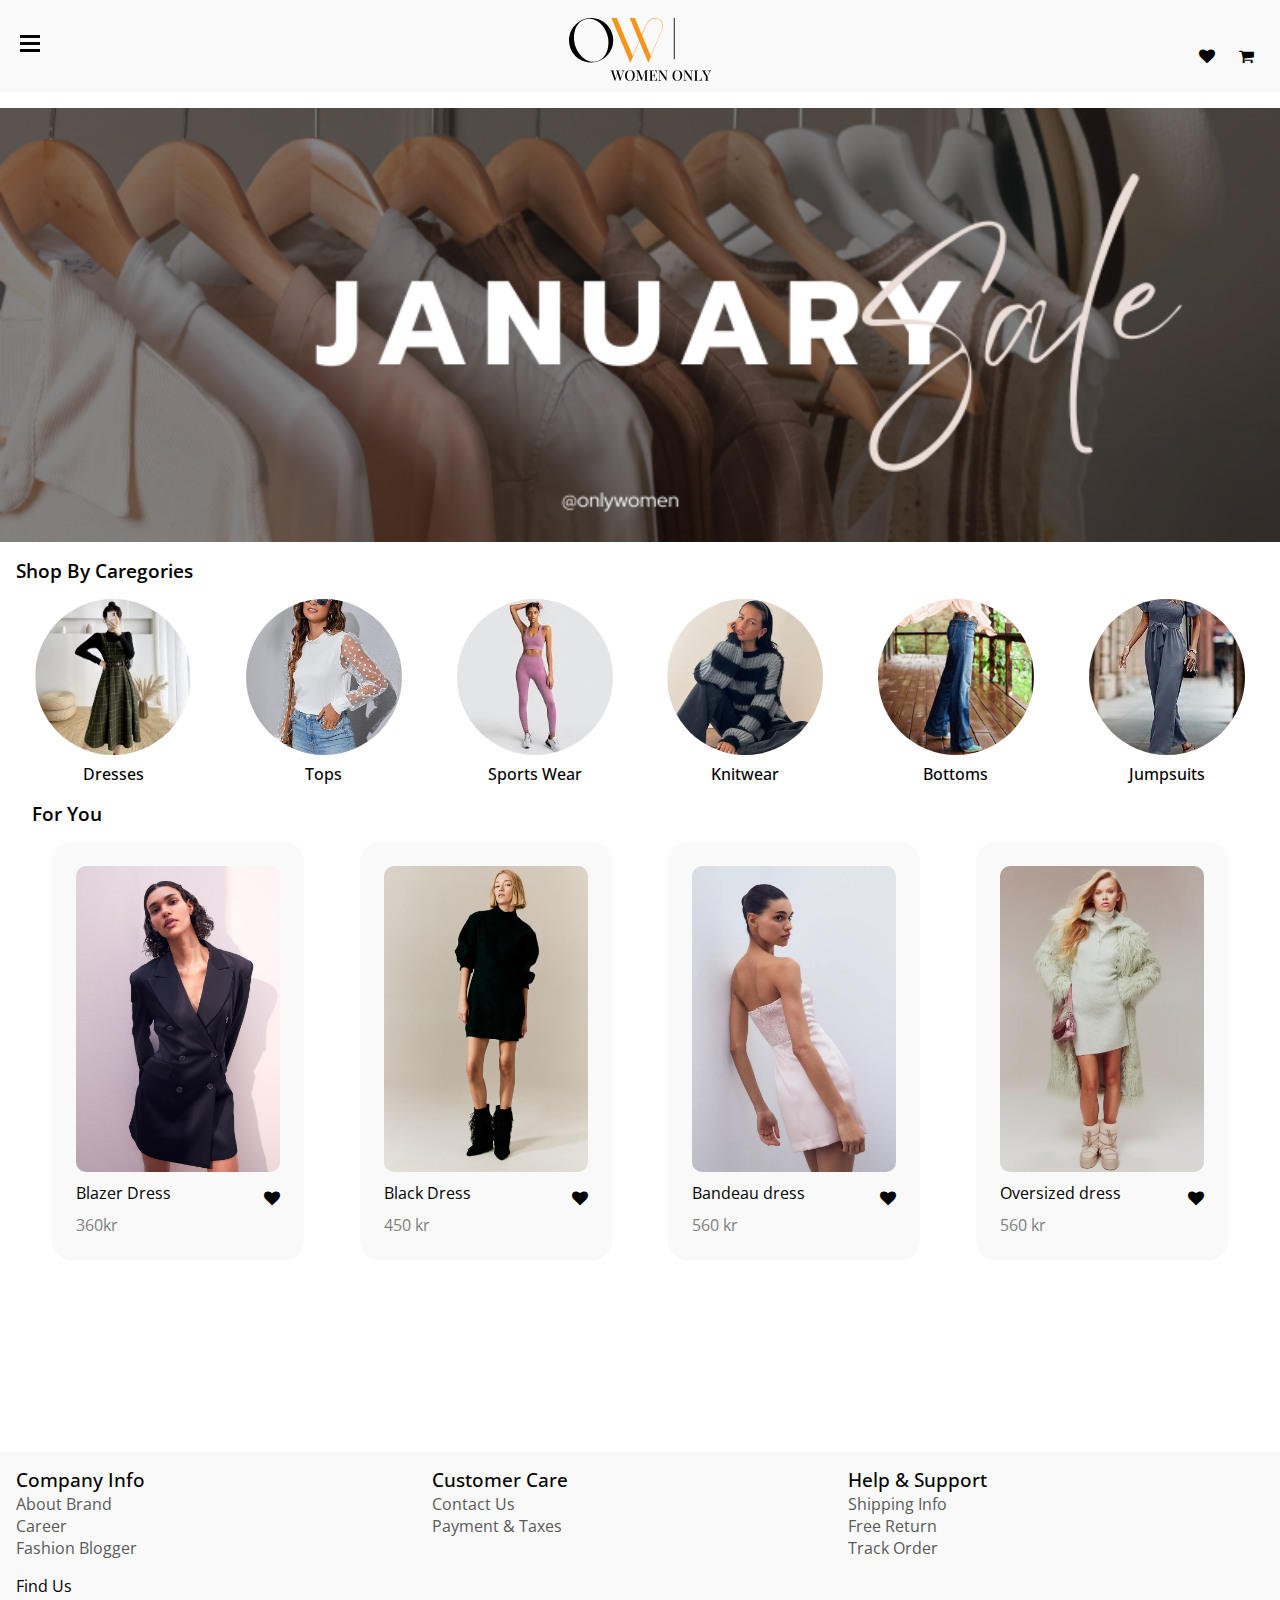
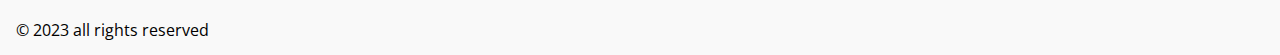
==== commit 0eb26cf4: "New pics" ====
--- a/index.html
+++ b/index.html
@@ -134,25 +134,13 @@
       <section class="carousel-container">
         <div id="slider">
           <figure class="slide first-slide">
-            <img
-              class="carousel-image"
-              src="Images/carousel1new.png"
-              alt="image"
-            />
+            <img class="carousel-image" src="pics/newpic1.png" alt="image" />
           </figure>
           <figure class="slide second-slide">
-            <img
-              class="carousel-image"
-              src="Images/carousel2new.png"
-              alt="image"
-            />
+            <img class="carousel-image" src="pics/newpic2.png" alt="image" />
           </figure>
           <figure class="slide third-slide">
-            <img
-              class="carousel-image"
-              src="Images/carousel3new.png"
-              alt="image"
-            />
+            <img class="carousel-image" src="pics/newpic3.png" alt="image" />
           </figure>
         </div>
       </section>
--- a/css/productlist.css
+++ b/css/productlist.css
@@ -78,7 +78,7 @@
   }
 
   #nav-heading {
-    padding-top: 4%;
+    padding: 2%;
     font-size: 120%;
     font-weight: 500;
   }
@@ -171,7 +171,7 @@
 @media screen and (min-width: 375px) {
   .container {
     display: grid;
-    grid-template-columns: repeat(2, 1fr);
+    grid-template-columns: 1fr;
     margin-top: 20%;
 
     gap: 1rem;
@@ -204,8 +204,9 @@
   .container {
     display: grid;
     grid-template-columns: repeat(3, 1fr);
+
+    gap: 1rem;
     margin-top: 10%;
-    gap: 1rem;
 
     align-items: center;
   }
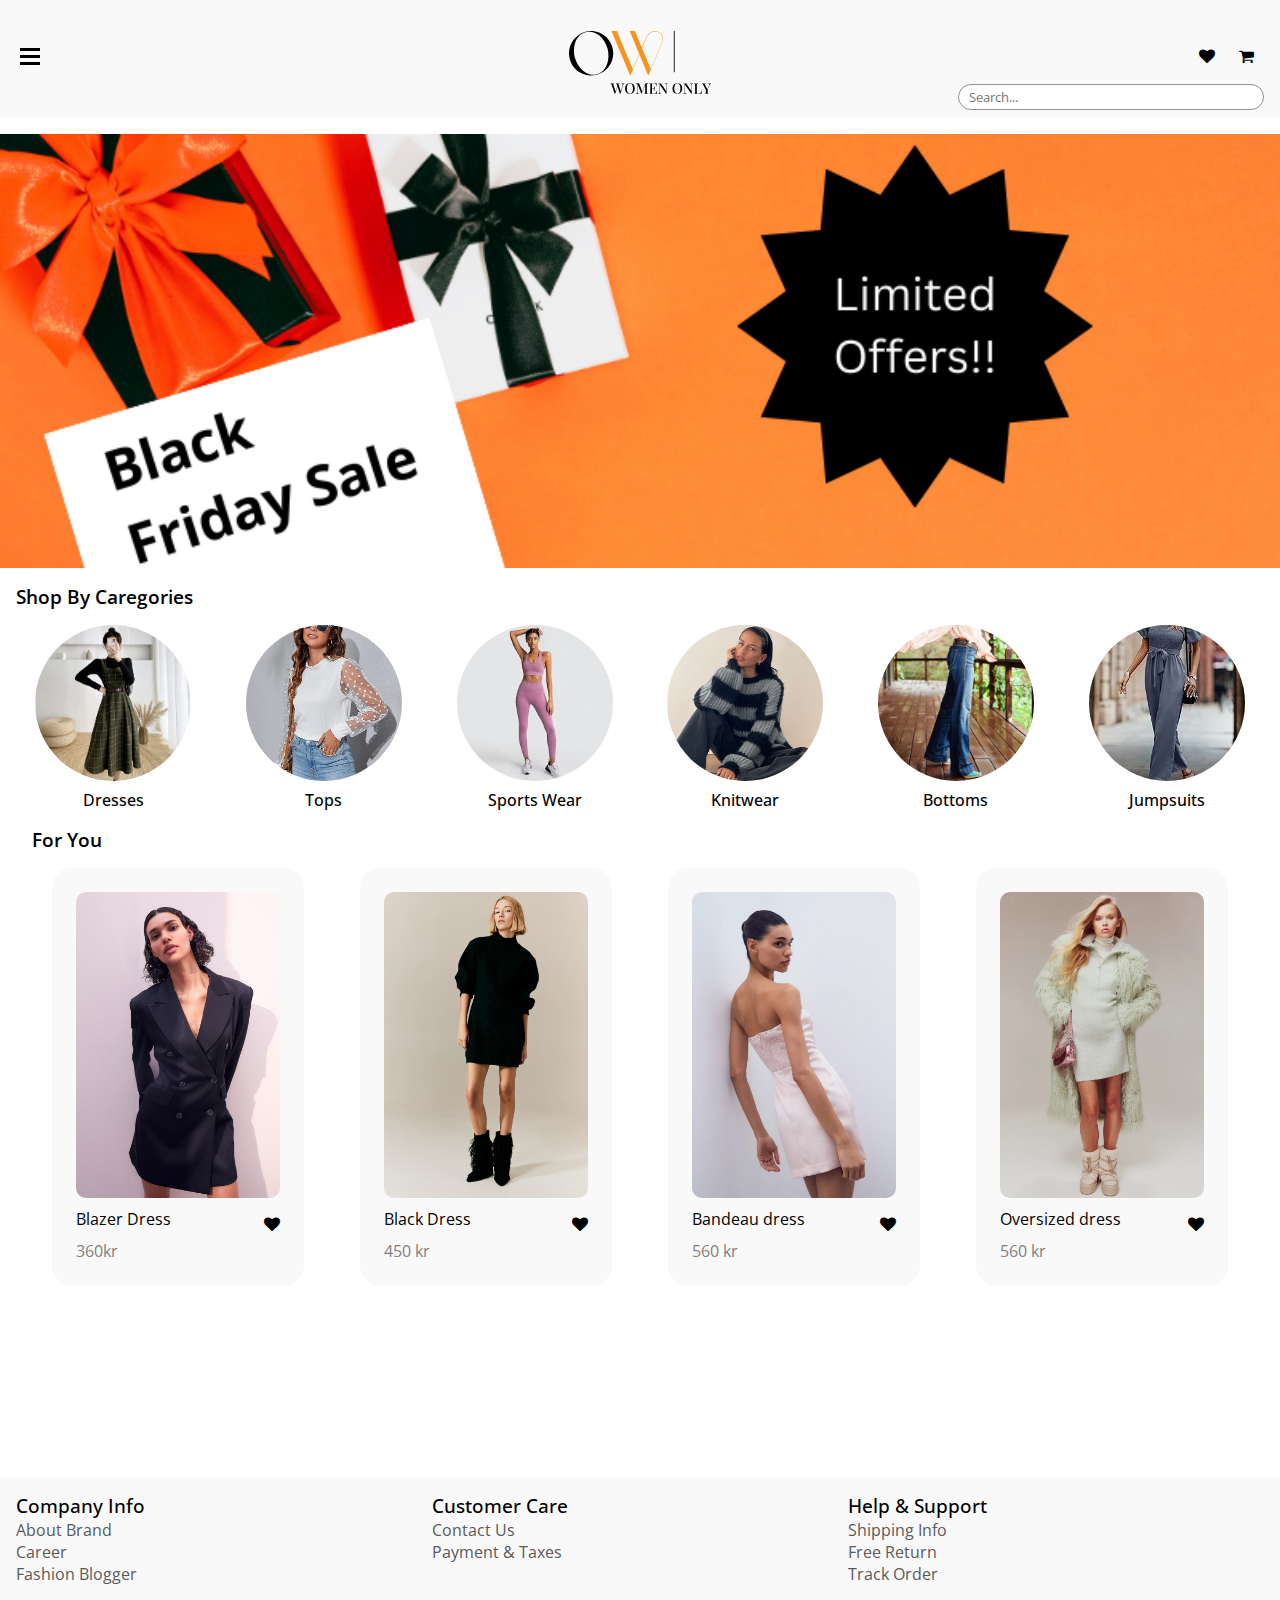
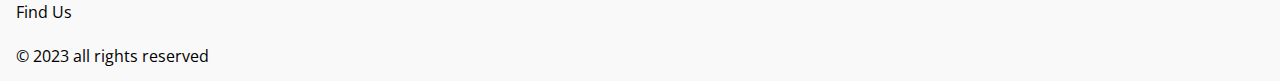
==== commit 3fec52f1: "added search bar" ====
--- a/index.html
+++ b/index.html
@@ -103,12 +103,15 @@
         <a href="index.html"
           ><img class="logo-image" src="Images/logo1.svg" alt="logo"
         /></a>
-
         <figure class="icon-container">
-          <i class="fa fa-heart"></i>
-          <a class="link-tag" href="ShoppingCart2.html"
-            ><i class="fa fa-shopping-cart"><p>.</p></i></a
-          >
+          <div>
+            <i class="fa fa-search"></i>
+            <i class="fa fa-heart wishlist"></i>
+            <a class="link-tag" href="ShoppingCart2.html"
+              ><i class="fa fa-shopping-cart"><p>.</p></i></a
+            >
+          </div>
+          <input id="search-bar" type="text" placeholder="Search..." />
         </figure>
       </section>
     </header>
@@ -134,13 +137,25 @@
       <section class="carousel-container">
         <div id="slider">
           <figure class="slide first-slide">
-            <img class="carousel-image" src="pics/newpic1.png" alt="image" />
+            <img
+              class="carousel-image"
+              src="Images/carousel1new.png"
+              alt="image"
+            />
           </figure>
           <figure class="slide second-slide">
-            <img class="carousel-image" src="pics/newpic2.png" alt="image" />
+            <img
+              class="carousel-image"
+              src="Images/carousel2new.png"
+              alt="image"
+            />
           </figure>
           <figure class="slide third-slide">
-            <img class="carousel-image" src="pics/newpic3.png" alt="image" />
+            <img
+              class="carousel-image"
+              src="Images/carousel3new.png"
+              alt="image"
+            />
           </figure>
         </div>
       </section>
--- a/css/style.css
+++ b/css/style.css
@@ -55,9 +55,7 @@
 .icon-container {
   text-align: end;
 }
-.fa {
-  font-size: 1rem !important;
-}
+
 .fa-shopping-cart {
   position: relative;
   text-align: center;
@@ -383,6 +381,9 @@
   .fa {
     padding: 20px 10px;
   }
+  .fa-search {
+    display: none !important;
+  }
   .pad-icon {
     padding: 0;
   }
--- a/css/menubar.css
+++ b/css/menubar.css
@@ -4,7 +4,19 @@
   padding: 0;
   margin: 0;
 }
-
+/* search bar */
+#search-bar {
+  display: none;
+  width: 70%;
+  border-radius: 1rem;
+  border: 1px solid #939090;
+  padding: 3px 10px;
+  margin-left: auto;
+}
+.searchbar-container {
+  display: flex;
+  flex-direction: column;
+}
 .nav-container {
   position: absolute;
   background-color: #fff;
@@ -66,4 +78,7 @@
   .nav-container {
     width: 30%;
   }
+  #search-bar {
+    display: block;
+  }
 }
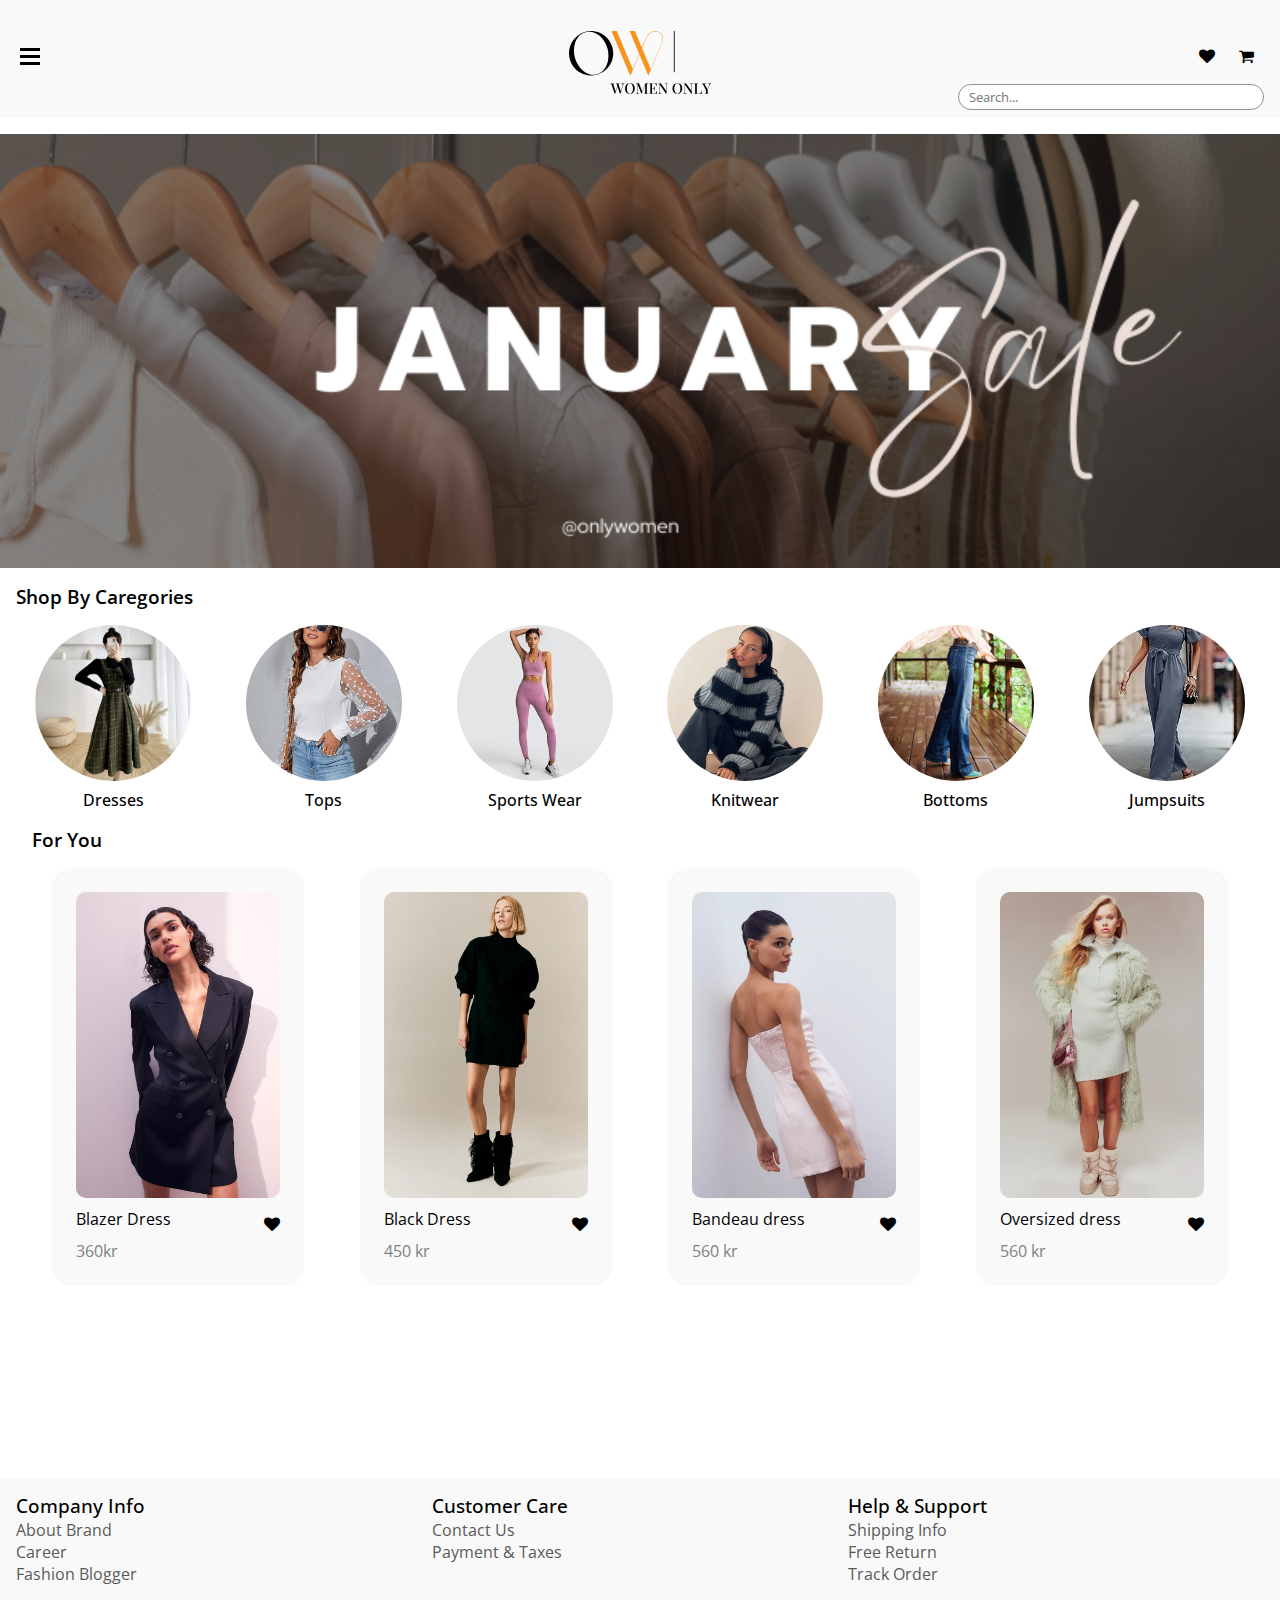
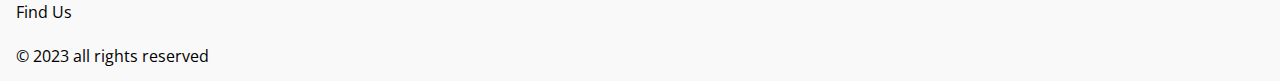
==== commit 8467941f: "Merge remote-tracking branch 'origin/Nancy2'" ====
--- a/index.html
+++ b/index.html
@@ -137,25 +137,13 @@
       <section class="carousel-container">
         <div id="slider">
           <figure class="slide first-slide">
-            <img
-              class="carousel-image"
-              src="Images/carousel1new.png"
-              alt="image"
-            />
+            <img class="carousel-image" src="pics/newpic1.png" alt="image" />
           </figure>
           <figure class="slide second-slide">
-            <img
-              class="carousel-image"
-              src="Images/carousel2new.png"
-              alt="image"
-            />
+            <img class="carousel-image" src="pics/newpic2.png" alt="image" />
           </figure>
           <figure class="slide third-slide">
-            <img
-              class="carousel-image"
-              src="Images/carousel3new.png"
-              alt="image"
-            />
+            <img class="carousel-image" src="pics/newpic3.png" alt="image" />
           </figure>
         </div>
       </section>
